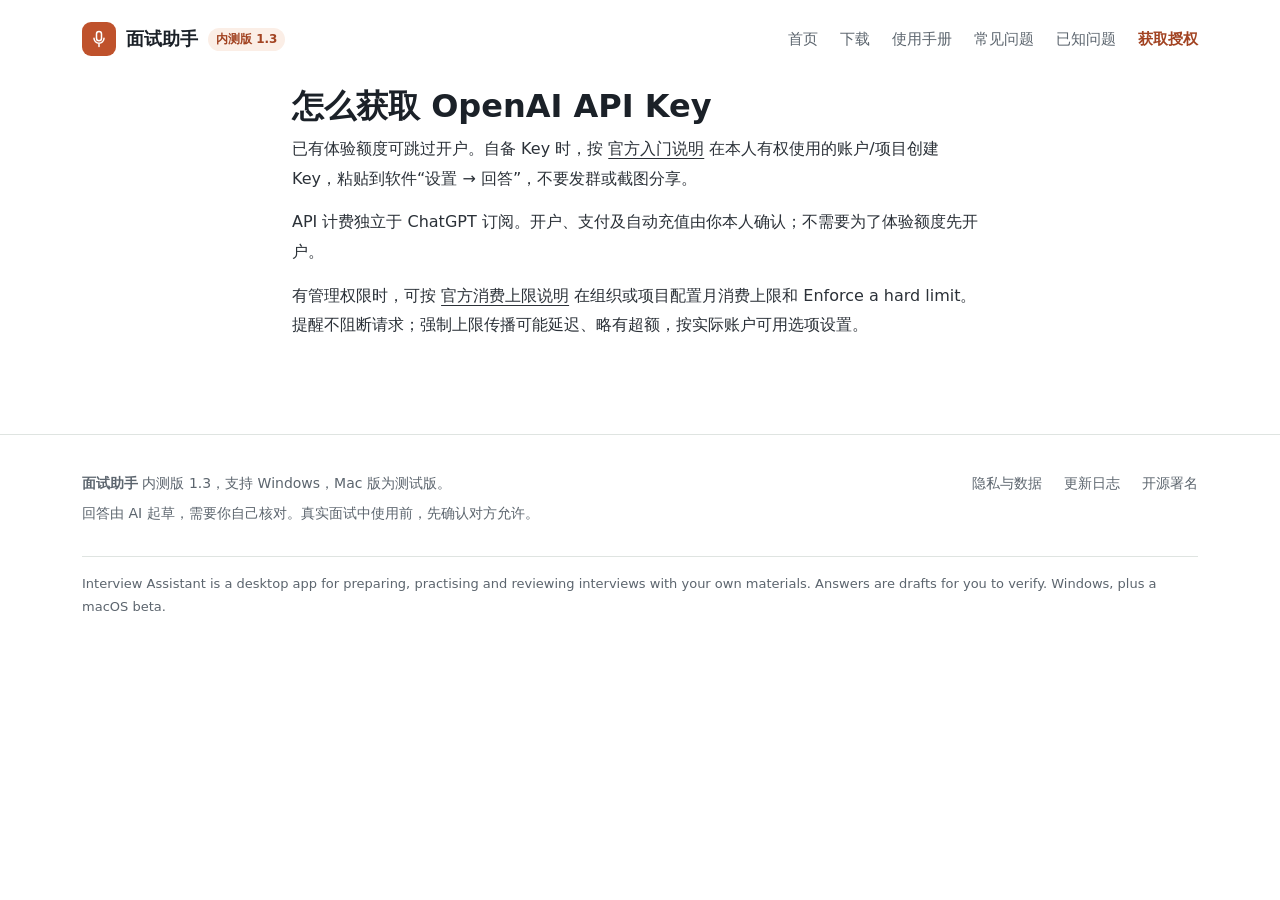
==== api-key.html @ 30daba38 "Publish beta 1.3 website" ====
<!doctype html>
<html lang="zh-CN">
  <head>
    <meta charset="utf-8" />
    <meta name="viewport" content="width=device-width, initial-scale=1" />
    <title>获取 API Key · 面试助手</title>
    <meta name="description" content="注册、充值、建Key和设置每月额度。" />
    <link rel="icon" href="assets/mark.svg" type="image/svg+xml" />
    <link rel="stylesheet" href="assets/site.css?v=f277f8000c8c" />
    <script>
      document.documentElement.classList.add('js');
    </script>
  </head>
  <body>
    <a class="skip" href="#content">跳到正文</a>
    <header class="site-header">
      <a class="brand" href="index.html"
        ><span class="brand-mark"
          ><svg viewBox="0 0 24 24" aria-hidden="true">
            <rect x="9" y="3" width="6" height="11" rx="3" />
            <path d="M6 11a6 6 0 0 0 12 0M12 17v4" /></svg></span
        >面试助手<span class="brand-tag">内测版 1.3</span></a
      >
      <nav class="site-nav" aria-label="主导航">
        <a href="index.html">首页</a><a href="download.html">下载</a
        ><a href="manual.html">使用手册</a><a href="faq.html">常见问题</a
        ><a href="known-issues.html">已知问题</a><a class="nav-cta" href="license.html">获取授权</a>
      </nav>
    </header>
    <main id="content">
      <div class="narrow prose">
        <h1>怎么获取 OpenAI API Key</h1>
        <p>
          已有体验额度可跳过开户。自备 Key 时，按
          <a href="https://developers.openai.com/api/docs/quickstart">官方入门说明</a>
          在本人有权使用的账户/项目创建 Key，粘贴到软件“设置 → 回答”，不要发群或截图分享。
        </p>
        <p>
          API 计费独立于 ChatGPT 订阅。开户、支付及自动充值由你本人确认；不需要为了体验额度先开户。
        </p>
        <p>
          有管理权限时，可按
          <a href="https://developers.openai.com/api/docs/guides/spend-limits">官方消费上限说明</a>
          在组织或项目配置月消费上限和 Enforce a hard
          limit。提醒不阻断请求；强制上限传播可能延迟、略有超额，按实际账户可用选项设置。
        </p>
      </div>
    </main>
    <footer class="site-footer">
      <div class="footer-inner">
        <div>
          <p><strong>面试助手</strong> 内测版 1.3，支持 Windows，Mac 版为测试版。</p>
          <p>回答由 AI 起草，需要你自己核对。真实面试中使用前，先确认对方允许。</p>
        </div>
        <div class="footer-links">
          <a href="privacy.html">隐私与数据</a><a href="changelog.html">更新日志</a
          ><a href="credits.html">开源署名</a>
        </div>
        <p class="footer-en" lang="en">
          Interview Assistant is a desktop app for preparing, practising and reviewing interviews
          with your own materials. Answers are drafts for you to verify. Windows, plus a macOS beta.
        </p>
      </div>
    </footer>
    <script src="assets/site.js" defer></script>
  </body>
</html>
---- assets/site.css ----
@charset "UTF-8";
/* 面试助手网站 · 内测版 1
   白底与冷灰绿分区；深色只用于“视频面试”舞台；赭红只用于品牌标志和主按钮。 */
:root {
  color-scheme: light;
  --ink: #1b2128;
  --text: #2b3138;
  --muted: #5c656e;
  --page: #ffffff;
  --tint: #eef2f0;
  --line: #dfe4e1;
  --brand: #bf522c;
  --brand-dark: #a24322;
  --answer: #fff7ee;
  --answer-line: #f0e1cf;
  --live: #2f9e6b;
  --stage: #1e252d;
  --stage-2: #28313b;
  --radius-s: 6px;
  --radius-m: 12px;
  --font:
    'PingFang SC', 'Hiragino Sans GB', 'Microsoft YaHei', 'Noto Sans SC', 'Source Han Sans SC',
    system-ui, -apple-system, 'Segoe UI', sans-serif;
}
* {
  box-sizing: border-box;
}
html {
  scroll-behavior: smooth;
  scroll-padding-top: 24px;
  -webkit-text-size-adjust: 100%;
}
body {
  margin: 0;
  background: var(--page);
  color: var(--text);
  font: 16px/1.75 var(--font);
  font-feature-settings: 'tnum' 1;
}
img {
  max-width: 100%;
}
a {
  color: inherit;
  text-underline-offset: 4px;
  text-decoration-thickness: 1px;
}
a:hover {
  color: var(--brand);
}
:focus-visible {
  outline: 3px solid var(--brand);
  outline-offset: 3px;
  border-radius: 3px;
}
h1,
h2,
h3 {
  color: var(--ink);
  margin: 0;
  font-weight: 700;
}
p {
  margin: 0 0 14px;
}
.skip {
  position: absolute;
  left: 16px;
  top: -80px;
  background: var(--page);
  padding: 8px 16px;
  z-index: 20;
}
.skip:focus {
  top: 12px;
}

/* ---------- 页头 ---------- */
.site-header {
  max-width: 1180px;
  margin: 0 auto;
  padding: 22px 32px;
  display: flex;
  align-items: center;
  justify-content: space-between;
  gap: 24px;
}
.brand {
  display: inline-flex;
  align-items: center;
  gap: 10px;
  text-decoration: none;
  font-size: 18px;
  font-weight: 700;
  color: var(--ink);
}
.brand-mark {
  width: 34px;
  height: 34px;
  border-radius: 9px;
  background: var(--brand);
  display: grid;
  place-items: center;
}
.brand-mark svg {
  width: 20px;
  height: 20px;
  fill: none;
  stroke: #fff;
  stroke-width: 1.8;
  stroke-linecap: round;
}
.brand-tag {
  font-size: 12px;
  font-weight: 600;
  color: var(--brand-dark);
  background: #fbeee6;
  padding: 1px 8px;
  border-radius: 99px;
}
.site-nav {
  display: flex;
  flex-wrap: wrap;
  gap: 6px 22px;
  font-size: 15px;
}
.site-nav a {
  text-decoration: none;
  color: var(--muted);
  padding: 4px 0;
}
.site-nav a:hover {
  color: var(--ink);
}
.site-nav a[aria-current='page'] {
  color: var(--ink);
  font-weight: 600;
  box-shadow: inset 0 -2px 0 var(--brand);
}
.site-nav .nav-cta {
  color: var(--brand-dark);
  font-weight: 600;
}

/* ---------- 通用布局 ---------- */
.wrap {
  max-width: 1180px;
  margin: 0 auto;
  padding: 0 32px;
}
.narrow {
  max-width: 760px;
  margin: 0 auto;
  padding: 0 32px;
}
.band {
  padding: 88px 0;
}
.band-tint {
  background: var(--tint);
}
.section-title {
  font-size: 32px;
  line-height: 1.35;
  letter-spacing: -0.5px;
  margin-bottom: 14px;
}
.section-lede {
  color: var(--muted);
  font-size: 17px;
  max-width: 34em;
  margin-bottom: 44px;
}

/* ---------- 按钮 ---------- */
.btn {
  display: inline-flex;
  align-items: center;
  justify-content: center;
  gap: 8px;
  min-height: 48px;
  padding: 10px 22px;
  border-radius: var(--radius-s);
  font: 600 16px/1.4 var(--font);
  text-decoration: none;
  border: 1px solid var(--line);
  background: var(--page);
  color: var(--ink);
  cursor: pointer;
}
.btn:hover {
  border-color: #c4ccc8;
  color: var(--ink);
}
.btn-primary {
  background: var(--brand);
  border-color: var(--brand);
  color: #fff;
}
.btn-primary:hover {
  background: var(--brand-dark);
  border-color: var(--brand-dark);
  color: #fff;
}
.btn[aria-disabled='true'] {
  background: #eef0ee;
  border-color: #e3e7e4;
  color: #8a9299;
  cursor: default;
  pointer-events: none;
}
.btn-row {
  display: flex;
  flex-wrap: wrap;
  gap: 12px;
  align-items: center;
}

/* ---------- 首页 Hero ---------- */
.hero {
  max-width: 1180px;
  margin: 0 auto;
  padding: 56px 32px 96px;
  display: grid;
  grid-template-columns: minmax(0, 0.9fr) minmax(0, 1.1fr);
  gap: 64px;
  align-items: center;
}
.hero h1 {
  font-size: clamp(36px, 4.6vw, 58px);
  line-height: 1.2;
  letter-spacing: -1.5px;
  margin-bottom: 22px;
}
.hero-lede {
  font-size: 18px;
  color: var(--muted);
  max-width: 26em;
  margin-bottom: 32px;
}
.hero-note {
  margin-top: 18px;
  font-size: 14px;
  color: var(--muted);
}

/* 视频面试舞台 */
.stage {
  position: relative;
  aspect-ratio: 16 / 11;
  background: radial-gradient(120% 90% at 30% 20%, var(--stage-2), var(--stage) 70%);
  border-radius: var(--radius-m);
  box-shadow: 0 30px 60px -28px rgba(20, 28, 36, 0.55);
  overflow: hidden;
  color: #e8edf1;
}
.stage-bar {
  position: absolute;
  inset: 0 0 auto 0;
  display: flex;
  align-items: center;
  justify-content: space-between;
  padding: 14px 18px;
  font-size: 13px;
  color: #aab4bd;
}
.live {
  display: inline-flex;
  align-items: center;
  gap: 8px;
}
.live::before {
  content: '';
  width: 8px;
  height: 8px;
  border-radius: 50%;
  background: var(--live);
  box-shadow: 0 0 0 4px rgba(47, 158, 107, 0.2);
}
.person {
  position: absolute;
  left: 18%;
  top: 20%;
  width: 22%;
  aspect-ratio: 1;
  border-radius: 50%;
  background: #3a4550;
  display: grid;
  place-items: center;
}
.person svg {
  width: 52%;
  height: 52%;
  fill: #5d6b78;
}
.person-name {
  position: absolute;
  left: 18%;
  width: 22%;
  text-align: center;
  top: calc(20% + 22% * 16 / 11 + 8px);
  font-size: 13px;
  color: #aab4bd;
}
.subtitle {
  position: absolute;
  left: 5%;
  right: 47%;
  bottom: 7%;
  background: rgba(10, 14, 18, 0.72);
  border-radius: 8px;
  padding: 12px 16px;
  font-size: 15px;
  line-height: 1.6;
}
.subtitle small {
  display: block;
  color: #8f9aa4;
  font-size: 12px;
  margin-bottom: 2px;
}
.answer-card {
  position: absolute;
  right: 4%;
  top: 14%;
  bottom: 6%;
  width: 40%;
  background: var(--answer);
  color: var(--text);
  border-radius: 10px;
  border: 1px solid var(--answer-line);
  padding: 16px 16px 14px;
  display: flex;
  flex-direction: column;
  box-shadow: 0 18px 36px -18px rgba(0, 0, 0, 0.5);
}
.answer-head {
  display: flex;
  justify-content: space-between;
  align-items: baseline;
  font-size: 12px;
  color: #8a7660;
  border-bottom: 1px solid var(--answer-line);
  padding-bottom: 8px;
  margin-bottom: 10px;
}
.answer-head strong {
  color: var(--ink);
  font-size: 14px;
}
.answer-card ol {
  margin: 0;
  padding-left: 18px;
  font-size: 13.5px;
  line-height: 1.65;
}
.answer-card .lead-line {
  font-size: 14px;
  font-weight: 600;
  color: var(--ink);
  margin-bottom: 8px;
}
.answer-card li {
  margin-bottom: 6px;
}
.answer-foot {
  margin-top: auto;
  font-size: 12px;
  color: #8a7660;
}

/* 一次性的入场：字幕先出，回答随后逐行出现 */
@media (prefers-reduced-motion: no-preference) {
  .js .subtitle .typed {
    display: inline;
  }
  .js .answer-card {
    animation: card-in 0.5s 1.6s both ease-out;
  }
  .js .answer-card .reveal {
    animation: line-in 0.4s both ease-out;
  }
  .js .answer-card .reveal:nth-child(1) {
    animation-delay: 2.1s;
  }
  .js .answer-card .reveal:nth-child(2) {
    animation-delay: 2.5s;
  }
  .js .answer-card .reveal:nth-child(3) {
    animation-delay: 2.9s;
  }
  .js .answer-card .lead-line.reveal {
    animation-delay: 1.9s;
  }
  .js .answer-foot {
    animation: line-in 0.4s 3.3s both;
  }
}
@keyframes card-in {
  from {
    opacity: 0;
    transform: translateY(12px);
  }
}
@keyframes line-in {
  from {
    opacity: 0;
  }
}

/* ---------- 三种用法 ---------- */
.modes {
  display: grid;
  grid-template-columns: repeat(3, minmax(0, 1fr));
  gap: 0;
  border-top: 2px solid var(--ink);
}
.mode {
  padding: 26px 28px 8px 0;
}
.mode + .mode {
  padding-left: 28px;
  border-left: 1px solid var(--line);
}
.mode-icon {
  width: 36px;
  height: 36px;
  color: var(--brand);
  margin-bottom: 16px;
}
.mode-icon svg {
  width: 100%;
  height: 100%;
  fill: none;
  stroke: currentColor;
  stroke-width: 1.6;
  stroke-linecap: round;
  stroke-linejoin: round;
}
.mode h3 {
  font-size: 21px;
  margin-bottom: 4px;
}
.mode .who {
  font-size: 14px;
  color: var(--brand-dark);
  font-weight: 600;
  margin-bottom: 12px;
}
.mode p {
  color: var(--muted);
  font-size: 15px;
}

/* ---------- 真实界面 ---------- */
.shot {
  display: block;
  width: 100%;
  height: auto;
  border-radius: var(--radius-m);
  border: 1px solid var(--line);
  box-shadow: 0 24px 50px -30px rgba(30, 40, 48, 0.45);
  background: #fff;
}
.shot-caption {
  margin-top: 14px;
  font-size: 14px;
  color: var(--muted);
}

/* ---------- 会做 / 不会做 ---------- */
.pair {
  display: grid;
  grid-template-columns: 1fr 1fr;
  gap: 48px;
}
.pair h3 {
  font-size: 19px;
  margin-bottom: 14px;
}
.checklist {
  list-style: none;
  margin: 0;
  padding: 0;
}
.checklist li {
  position: relative;
  padding: 10px 0 10px 30px;
  border-top: 1px solid var(--line);
  font-size: 15.5px;
}
.checklist li::before {
  position: absolute;
  left: 2px;
  top: 10px;
  font-weight: 700;
}
.yes li::before {
  content: '✓';
  color: var(--live);
}
.no li::before {
  content: '✕';
  color: #a0574a;
}

/* ---------- 开始使用步骤 ---------- */
.steps {
  list-style: none;
  counter-reset: step;
  margin: 0;
  padding: 0;
  display: grid;
  grid-template-columns: repeat(3, minmax(0, 1fr));
  gap: 28px;
}
.steps li {
  counter-increment: step;
  position: relative;
  padding-top: 56px;
}
.steps li::before {
  content: counter(step);
  position: absolute;
  top: 0;
  left: 0;
  width: 40px;
  height: 40px;
  border-radius: 50%;
  border: 2px solid var(--ink);
  display: grid;
  place-items: center;
  font-weight: 700;
  color: var(--ink);
}
.steps h3 {
  font-size: 19px;
  margin-bottom: 8px;
}
.steps p {
  color: var(--muted);
  font-size: 15px;
}

/* ---------- 下载页 ---------- */
.page-head {
  padding: 48px 0 36px;
}
.page-head h1 {
  font-size: clamp(32px, 4vw, 46px);
  line-height: 1.25;
  letter-spacing: -1px;
  margin-bottom: 14px;
}
.page-head .lede {
  font-size: 17px;
  color: var(--muted);
  max-width: 36em;
}
.platforms {
  display: grid;
  grid-template-columns: 1fr 1.25fr;
  align-items: start;
  gap: 20px;
  margin-bottom: 20px;
}
.platform {
  border: 1px solid var(--line);
  border-radius: var(--radius-m);
  padding: 28px;
  background: var(--page);
  display: flex;
  flex-direction: column;
}
.platform.is-yours {
  border-color: var(--ink);
  box-shadow: 0 0 0 1px var(--ink);
}
.platform-top {
  display: flex;
  justify-content: space-between;
  align-items: baseline;
  gap: 12px;
  margin-bottom: 6px;
}
.platform h2 {
  font-size: 26px;
}
.yours-flag {
  display: none;
  font-size: 13px;
  font-weight: 600;
  color: var(--live);
}
.is-yours .yours-flag {
  display: inline;
}
.platform .req {
  color: var(--muted);
  font-size: 15px;
  margin-bottom: 22px;
}
.platform .btn {
  width: 100%;
}
.size {
  font-weight: 400;
  opacity: 0.8;
  font-size: 14px;
}
.beta-tag {
  font-size: 12px;
  font-weight: 600;
  color: var(--brand-dark);
  background: #fbeee6;
  padding: 2px 8px;
  border-radius: 99px;
  vertical-align: middle;
  margin-left: 6px;
}
.chip-help {
  background: var(--tint);
  border-radius: var(--radius-s);
  padding: 14px 16px;
  font-size: 14.5px;
  margin-bottom: 18px;
}
.chip-help p {
  margin: 0 0 6px;
}
.chip-help ul {
  margin: 0;
  padding-left: 20px;
}
.mac-buttons {
  display: grid;
  grid-template-columns: 1fr 1fr;
  gap: 10px;
}
.mac-buttons .btn {
  flex-direction: column;
  gap: 0;
  min-height: 60px;
}
.release-note {
  font-size: 14px;
  color: var(--muted);
  margin: 4px 0 20px;
}
.callout.notice {
  margin: 0 0 48px;
  font-size: 15px;
}

/* ---------- 授权卡 ---------- */
.license-card {
  display: grid;
  grid-template-columns: minmax(0, 1fr) 200px;
  gap: 32px;
  align-items: center;
  background: var(--answer);
  border: 1px solid var(--answer-line);
  border-radius: var(--radius-m);
  padding: 32px;
}
.license-card h2 {
  font-size: 24px;
  margin-bottom: 10px;
}
.license-card p {
  color: #5f5446;
  font-size: 15.5px;
}
.license-card .small {
  font-size: 14px;
  color: #8a7660;
  margin: 0;
}
.license-card img {
  width: 200px;
  height: auto;
  display: block;
  background: #fff;
  padding: 8px;
  border-radius: 8px;
  border: 1px solid var(--answer-line);
}

/* ---------- 正文页 ---------- */
.prose {
  padding-bottom: 80px;
}
.prose h2 {
  font-size: 24px;
  margin: 44px 0 14px;
  line-height: 1.4;
}
.prose h3 {
  font-size: 18px;
  margin: 28px 0 10px;
}
.prose p,
.prose li {
  font-size: 16px;
  line-height: 1.85;
}
.prose ol,
.prose ul {
  padding-left: 22px;
  margin: 0 0 16px;
}
.prose li {
  margin-bottom: 8px;
  padding-left: 4px;
}
.prose code {
  font-size: 0.9em;
  background: var(--tint);
  padding: 1px 5px;
  border-radius: 4px;
  overflow-wrap: anywhere;
}
.prose table {
  width: 100%;
  border-collapse: collapse;
  font-size: 15px;
  margin: 8px 0 18px;
}
.prose th,
.prose td {
  text-align: left;
  vertical-align: top;
  padding: 12px 10px;
  border-bottom: 1px solid var(--line);
}
.prose th {
  background: var(--tint);
}
.prose .muted {
  color: var(--muted);
}
.callout {
  border-left: 3px solid var(--brand);
  background: var(--tint);
  padding: 14px 18px;
  border-radius: 0 var(--radius-s) var(--radius-s) 0;
  margin: 18px 0;
}
.callout p:last-child {
  margin: 0;
}

/* 常见问题 */
.faq details {
  border-top: 1px solid var(--line);
  padding: 4px 0;
}
.faq details:last-child {
  border-bottom: 1px solid var(--line);
}
.faq summary {
  cursor: pointer;
  list-style: none;
  padding: 16px 32px 16px 0;
  font-size: 17px;
  font-weight: 600;
  color: var(--ink);
  position: relative;
}
.faq summary::-webkit-details-marker {
  display: none;
}
.faq summary::after {
  content: '+';
  position: absolute;
  right: 4px;
  top: 12px;
  font-size: 22px;
  font-weight: 400;
  color: var(--muted);
}
.faq details[open] summary::after {
  content: '−';
}
.faq details p {
  color: var(--muted);
  padding-bottom: 8px;
}

/* 手册 */
.manual-tools {
  display: flex;
  flex-wrap: wrap;
  justify-content: space-between;
  gap: 12px 24px;
  align-items: center;
  padding: 16px 0;
  border-top: 1px solid var(--line);
  border-bottom: 1px solid var(--line);
  margin-bottom: 8px;
  font-size: 15px;
}
.toc {
  display: flex;
  flex-wrap: wrap;
  gap: 6px 18px;
}
.toc a {
  color: var(--muted);
  text-decoration: none;
}
.toc a:hover {
  color: var(--ink);
}
.license-text {
  white-space: pre-wrap;
  overflow-wrap: anywhere;
  background: var(--tint);
  padding: 20px;
  border-radius: var(--radius-s);
  font:
    12.5px/1.75 ui-monospace,
    Consolas,
    monospace;
}
.version-head {
  font-size: 15px;
  color: var(--brand-dark);
  font-weight: 600;
  margin: 0 0 6px;
}

/* ---------- 页脚 ---------- */
.site-footer {
  border-top: 1px solid var(--line);
}
.footer-inner {
  max-width: 1180px;
  margin: 0 auto;
  padding: 36px 32px 48px;
  display: grid;
  grid-template-columns: 1.3fr 1fr;
  gap: 24px 48px;
  font-size: 14px;
  color: var(--muted);
}
.footer-inner p {
  margin: 0 0 6px;
}
.footer-links {
  display: flex;
  flex-wrap: wrap;
  gap: 8px 22px;
  justify-content: flex-end;
  align-content: start;
}
.footer-links a {
  text-decoration: none;
}
.footer-en {
  grid-column: 1 / -1;
  font-size: 13px;
  border-top: 1px solid var(--line);
  padding-top: 16px;
}

/* ---------- 响应式 ---------- */
@media (max-width: 980px) {
  .hero {
    grid-template-columns: 1fr;
    gap: 44px;
    padding-top: 32px;
  }
  .platforms {
    grid-template-columns: 1fr;
  }
}
@media (max-width: 760px) {
  .site-header {
    flex-direction: column;
    align-items: flex-start;
    padding: 18px 16px 8px;
    gap: 12px;
  }
  .site-nav {
    width: 100%;
    justify-content: space-between;
    gap: 4px 8px;
    font-size: 14px;
  }
  .site-nav a {
    white-space: nowrap;
  }
  .wrap,
  .narrow {
    padding: 0 16px;
  }
  .hero {
    padding: 24px 16px 64px;
  }
  .hero-lede {
    font-size: 16.5px;
  }
  .band {
    padding: 60px 0;
  }
  .section-title {
    font-size: 26px;
  }
  .section-lede {
    margin-bottom: 30px;
  }
  .stage {
    aspect-ratio: auto;
    display: flex;
    flex-direction: column;
    gap: 12px;
    padding: 48px 14px 14px;
  }
  .stage > * {
    position: static;
  }
  .stage-bar {
    position: absolute;
  }
  .person {
    width: 72px;
    align-self: center;
  }
  .person-name {
    width: auto;
    margin-top: -6px;
  }
  .subtitle {
    font-size: 14px;
    margin: 0;
  }
  .answer-card {
    width: auto;
  }
  .answer-card ol li:nth-child(3) {
    display: none;
  }
  .modes {
    grid-template-columns: 1fr;
  }
  .mode,
  .mode + .mode {
    padding: 22px 0 6px;
    border-left: 0;
    border-top: 1px solid var(--line);
  }
  .mode:first-child {
    border-top: 0;
  }
  .pair {
    grid-template-columns: 1fr;
    gap: 28px;
  }
  .steps {
    grid-template-columns: 1fr;
    gap: 22px;
  }
  .platform {
    padding: 22px 18px;
  }
  .license-card {
    grid-template-columns: 1fr;
    padding: 24px 18px;
    gap: 20px;
  }
  .license-card img {
    width: 200px;
    justify-self: center;
  }
  .footer-inner {
    grid-template-columns: 1fr;
    padding: 28px 16px 40px;
  }
  .footer-links {
    justify-content: flex-start;
  }
}
@media (max-width: 420px) {
  .mac-buttons {
    grid-template-columns: 1fr;
  }
}
@media (prefers-reduced-motion: reduce) {
  html {
    scroll-behavior: auto;
  }
}
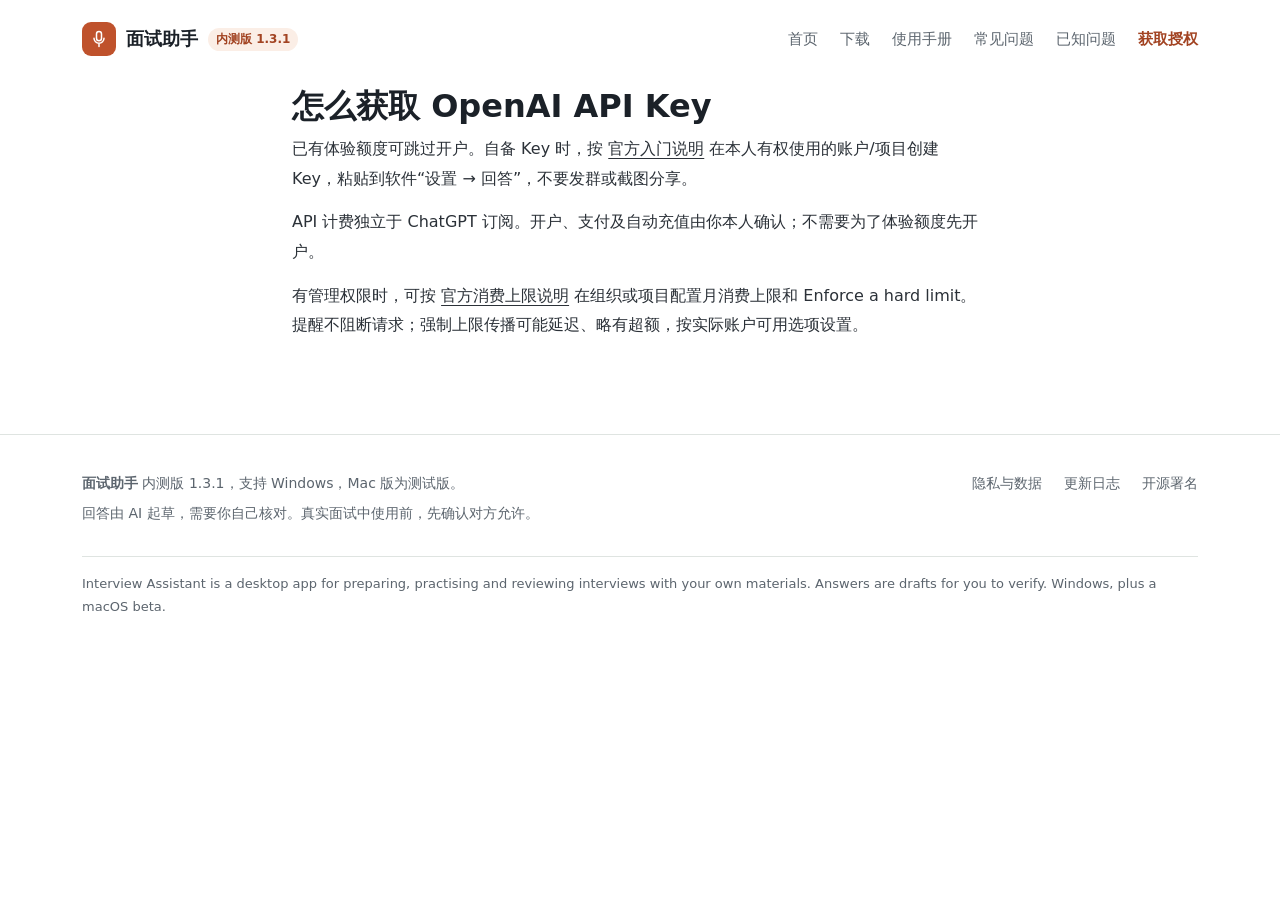
==== commit 35641876: "Publish beta 1.3.1 website version and downloads Co-Authored-By: Claude <noreply@anthropic.com>" ====
--- a/api-key.html
+++ b/api-key.html
@@ -19,7 +19,7 @@
           ><svg viewBox="0 0 24 24" aria-hidden="true">
             <rect x="9" y="3" width="6" height="11" rx="3" />
             <path d="M6 11a6 6 0 0 0 12 0M12 17v4" /></svg></span
-        >面试助手<span class="brand-tag">内测版 1.3</span></a
+        >面试助手<span class="brand-tag">内测版 1.3.1</span></a
       >
       <nav class="site-nav" aria-label="主导航">
         <a href="index.html">首页</a><a href="download.html">下载</a
@@ -49,7 +49,7 @@
     <footer class="site-footer">
       <div class="footer-inner">
         <div>
-          <p><strong>面试助手</strong> 内测版 1.3，支持 Windows，Mac 版为测试版。</p>
+          <p><strong>面试助手</strong> 内测版 1.3.1，支持 Windows，Mac 版为测试版。</p>
           <p>回答由 AI 起草，需要你自己核对。真实面试中使用前，先确认对方允许。</p>
         </div>
         <div class="footer-links">
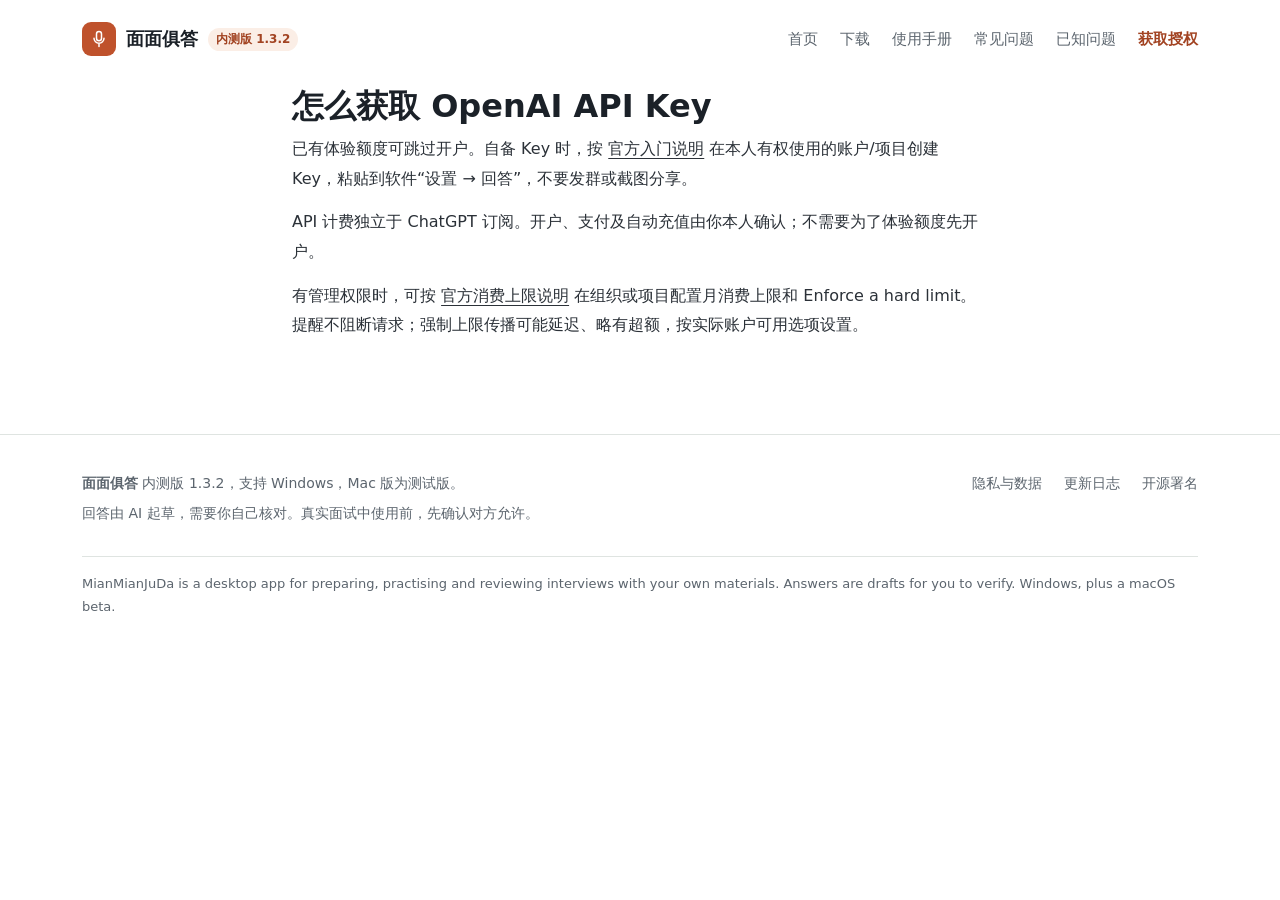
==== commit 0f41f6fc: "release: 面面俱答 beta 1.3.2" ====
--- a/api-key.html
+++ b/api-key.html
@@ -3,10 +3,10 @@
   <head>
     <meta charset="utf-8" />
     <meta name="viewport" content="width=device-width, initial-scale=1" />
-    <title>获取 API Key · 面试助手</title>
+    <title>获取 API Key · 面面俱答</title>
     <meta name="description" content="注册、充值、建Key和设置每月额度。" />
     <link rel="icon" href="assets/mark.svg" type="image/svg+xml" />
-    <link rel="stylesheet" href="assets/site.css?v=f277f8000c8c" />
+    <link rel="stylesheet" href="assets/site.css?v=c9d6163baa99" />
     <script>
       document.documentElement.classList.add('js');
     </script>
@@ -19,7 +19,7 @@
           ><svg viewBox="0 0 24 24" aria-hidden="true">
             <rect x="9" y="3" width="6" height="11" rx="3" />
             <path d="M6 11a6 6 0 0 0 12 0M12 17v4" /></svg></span
-        >面试助手<span class="brand-tag">内测版 1.3.1</span></a
+        >面面俱答<span class="brand-tag">内测版 1.3.2</span></a
       >
       <nav class="site-nav" aria-label="主导航">
         <a href="index.html">首页</a><a href="download.html">下载</a
@@ -49,7 +49,7 @@
     <footer class="site-footer">
       <div class="footer-inner">
         <div>
-          <p><strong>面试助手</strong> 内测版 1.3.1，支持 Windows，Mac 版为测试版。</p>
+          <p><strong>面面俱答</strong> 内测版 1.3.2，支持 Windows，Mac 版为测试版。</p>
           <p>回答由 AI 起草，需要你自己核对。真实面试中使用前，先确认对方允许。</p>
         </div>
         <div class="footer-links">
@@ -57,8 +57,8 @@
           ><a href="credits.html">开源署名</a>
         </div>
         <p class="footer-en" lang="en">
-          Interview Assistant is a desktop app for preparing, practising and reviewing interviews
-          with your own materials. Answers are drafts for you to verify. Windows, plus a macOS beta.
+          MianMianJuDa is a desktop app for preparing, practising and reviewing interviews with your
+          own materials. Answers are drafts for you to verify. Windows, plus a macOS beta.
         </p>
       </div>
     </footer>
--- a/assets/site.css
+++ b/assets/site.css
@@ -1,5 +1,5 @@
 @charset "UTF-8";
-/* 面试助手网站 · 内测版 1
+/* 面面俱答网站 · 内测版 1
    白底与冷灰绿分区；深色只用于“视频面试”舞台；赭红只用于品牌标志和主按钮。 */
 :root {
   color-scheme: light;
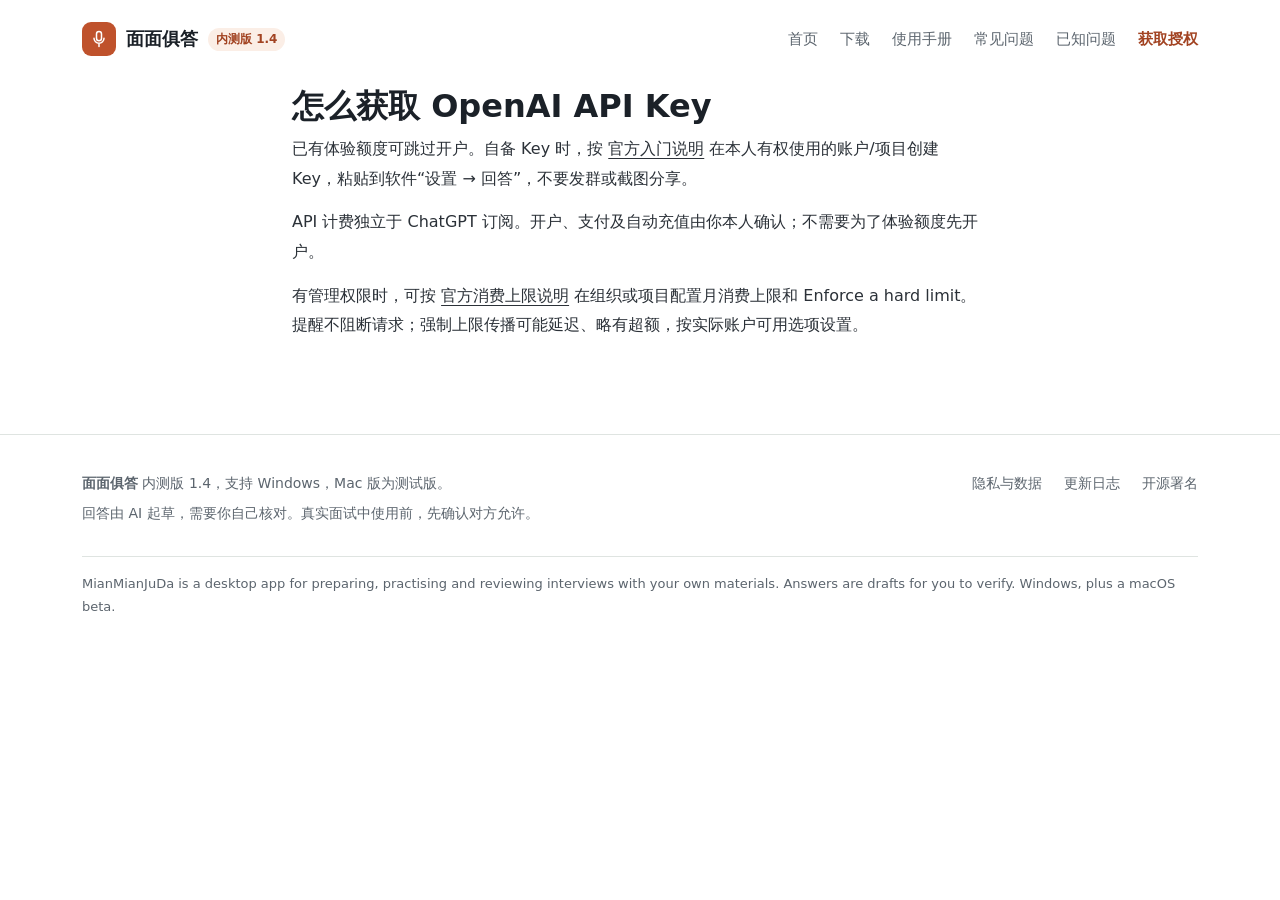
==== commit 96083f9e: "release: publish Beta 1.4 website and beta.8 update metadata" ====
--- a/api-key.html
+++ b/api-key.html
@@ -19,7 +19,7 @@
           ><svg viewBox="0 0 24 24" aria-hidden="true">
             <rect x="9" y="3" width="6" height="11" rx="3" />
             <path d="M6 11a6 6 0 0 0 12 0M12 17v4" /></svg></span
-        >面面俱答<span class="brand-tag">内测版 1.3.2</span></a
+        >面面俱答<span class="brand-tag">内测版 1.4</span></a
       >
       <nav class="site-nav" aria-label="主导航">
         <a href="index.html">首页</a><a href="download.html">下载</a
@@ -49,7 +49,7 @@
     <footer class="site-footer">
       <div class="footer-inner">
         <div>
-          <p><strong>面面俱答</strong> 内测版 1.3.2，支持 Windows，Mac 版为测试版。</p>
+          <p><strong>面面俱答</strong> 内测版 1.4，支持 Windows，Mac 版为测试版。</p>
           <p>回答由 AI 起草，需要你自己核对。真实面试中使用前，先确认对方允许。</p>
         </div>
         <div class="footer-links">
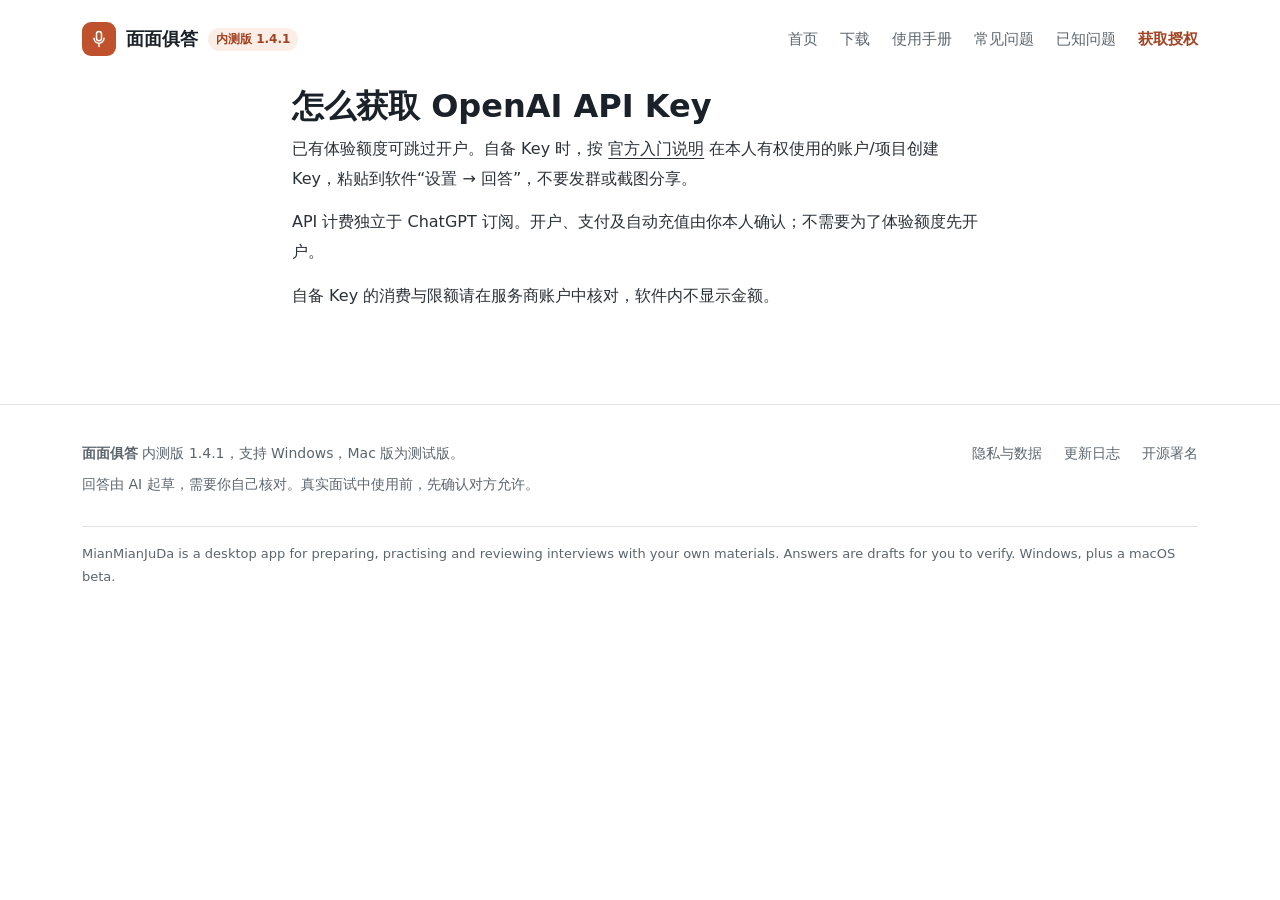
==== commit fc22b56c: "release: Beta 1.4.1 with diagnostics and updated manual" ====
--- a/api-key.html
+++ b/api-key.html
@@ -6,7 +6,7 @@
     <title>获取 API Key · 面面俱答</title>
     <meta name="description" content="注册、充值、建Key和设置每月额度。" />
     <link rel="icon" href="assets/mark.svg" type="image/svg+xml" />
-    <link rel="stylesheet" href="assets/site.css?v=c9d6163baa99" />
+    <link rel="stylesheet" href="assets/site.css?v=25a9df9682be" />
     <script>
       document.documentElement.classList.add('js');
     </script>
@@ -19,7 +19,7 @@
           ><svg viewBox="0 0 24 24" aria-hidden="true">
             <rect x="9" y="3" width="6" height="11" rx="3" />
             <path d="M6 11a6 6 0 0 0 12 0M12 17v4" /></svg></span
-        >面面俱答<span class="brand-tag">内测版 1.4</span></a
+        >面面俱答<span class="brand-tag">内测版 1.4.1</span></a
       >
       <nav class="site-nav" aria-label="主导航">
         <a href="index.html">首页</a><a href="download.html">下载</a
@@ -38,18 +38,13 @@
         <p>
           API 计费独立于 ChatGPT 订阅。开户、支付及自动充值由你本人确认；不需要为了体验额度先开户。
         </p>
-        <p>
-          有管理权限时，可按
-          <a href="https://developers.openai.com/api/docs/guides/spend-limits">官方消费上限说明</a>
-          在组织或项目配置月消费上限和 Enforce a hard
-          limit。提醒不阻断请求；强制上限传播可能延迟、略有超额，按实际账户可用选项设置。
-        </p>
+        <p>自备 Key 的消费与限额请在服务商账户中核对，软件内不显示金额。</p>
       </div>
     </main>
     <footer class="site-footer">
       <div class="footer-inner">
         <div>
-          <p><strong>面面俱答</strong> 内测版 1.4，支持 Windows，Mac 版为测试版。</p>
+          <p><strong>面面俱答</strong> 内测版 1.4.1，支持 Windows，Mac 版为测试版。</p>
           <p>回答由 AI 起草，需要你自己核对。真实面试中使用前，先确认对方允许。</p>
         </div>
         <div class="footer-links">
--- a/assets/site.css
+++ b/assets/site.css
@@ -369,41 +369,216 @@
   color: #8a7660;
 }
 
-/* 一次性的入场：字幕先出，回答随后逐行出现 */
+/* 舞台细节：头像光圈、声波、骨架屏、高亮、轮次圆点 */
+.person {
+  isolation: isolate;
+}
+.person .ring {
+  position: absolute;
+  inset: 0;
+  border-radius: 50%;
+  border: 2px solid var(--live);
+  opacity: 0;
+  z-index: -1;
+}
+.person-name {
+  display: flex;
+  justify-content: center;
+  align-items: center;
+  gap: 8px;
+}
+.voice {
+  display: inline-flex;
+  align-items: center;
+  gap: 2px;
+  height: 12px;
+}
+.voice i {
+  width: 2px;
+  height: 4px;
+  border-radius: 1px;
+  background: #6f7c88;
+  transition: background 0.3s;
+}
+.clock {
+  font-variant-numeric: tabular-nums;
+}
+.answer-card {
+  overflow: hidden;
+}
+.answer-card ol b {
+  font-weight: 600;
+  color: var(--ink);
+}
+.lead-line .mark {
+  background: linear-gradient(transparent 60%, rgba(239, 172, 92, 0.38) 0) no-repeat;
+  background-size: 100% 100%;
+  box-decoration-break: clone;
+  -webkit-box-decoration-break: clone;
+}
+.status {
+  display: inline-flex;
+  align-items: center;
+  gap: 6px;
+}
+.skeleton {
+  display: none;
+}
+.answer-foot {
+  display: flex;
+  justify-content: space-between;
+  align-items: center;
+  gap: 10px;
+}
+.dots {
+  display: inline-flex;
+  gap: 5px;
+}
+.dots i {
+  width: 6px;
+  height: 6px;
+  border-radius: 3px;
+  background: var(--answer-line);
+  transition:
+    width 0.3s,
+    background 0.3s;
+}
+.dots i.on {
+  width: 16px;
+  background: #d9b48c;
+}
+
+/* 循环播放：只在 site.js 给舞台加上 .is-playing 后生效；
+   无脚本或减少动态效果时是上面的静态画面 */
 @media (prefers-reduced-motion: no-preference) {
-  .js .subtitle .typed {
-    display: inline;
-  }
-  .js .answer-card {
-    animation: card-in 0.5s 1.6s both ease-out;
-  }
-  .js .answer-card .reveal {
-    animation: line-in 0.4s both ease-out;
-  }
-  .js .answer-card .reveal:nth-child(1) {
-    animation-delay: 2.1s;
-  }
-  .js .answer-card .reveal:nth-child(2) {
-    animation-delay: 2.5s;
-  }
-  .js .answer-card .reveal:nth-child(3) {
-    animation-delay: 2.9s;
-  }
-  .js .answer-card .lead-line.reveal {
-    animation-delay: 1.9s;
-  }
-  .js .answer-foot {
-    animation: line-in 0.4s 3.3s both;
-  }
-}
-@keyframes card-in {
+  .live::before {
+    animation: live-pulse 2s ease-in-out infinite;
+  }
+  .stage.is-playing .answer-card {
+    transition:
+      opacity 0.45s ease-out,
+      transform 0.45s cubic-bezier(0.2, 0.8, 0.2, 1);
+  }
+  .stage.is-playing .answer-card.is-hidden {
+    opacity: 0;
+    transform: translateY(14px) scale(0.98);
+  }
+  /* 面试官说话：光圈外扩、声波跳动 */
+  .stage.is-speaking .person .ring {
+    animation: ring-out 1.8s ease-out infinite;
+  }
+  .stage.is-speaking .person .ring + .ring {
+    animation-delay: 0.9s;
+  }
+  .stage.is-speaking .voice i {
+    background: var(--live);
+    animation: voice 0.9s ease-in-out infinite;
+  }
+  .stage.is-speaking .voice i:nth-child(2) {
+    animation-delay: -0.3s;
+  }
+  .stage.is-speaking .voice i:nth-child(3) {
+    animation-delay: -0.6s;
+  }
+  .stage.is-speaking .voice i:nth-child(4) {
+    animation-delay: -0.15s;
+  }
+  /* 起草中：骨架屏 + 转圈 */
+  .stage.is-thinking .skeleton {
+    display: grid;
+    gap: 10px;
+    padding-top: 4px;
+  }
+  .stage.is-thinking .lead-line,
+  .stage.is-thinking .answer-card ol {
+    display: none;
+  }
+  .skeleton i {
+    height: 10px;
+    border-radius: 5px;
+    background: linear-gradient(90deg, #f3e6d6 0%, #fbf3ea 50%, #f3e6d6 100%) 0 0 / 200% 100%;
+    animation: shimmer 1.2s linear infinite;
+  }
+  .skeleton i:first-child {
+    width: 70%;
+    height: 12px;
+  }
+  .skeleton i:nth-child(3) {
+    width: 88%;
+  }
+  .skeleton i:last-child {
+    width: 60%;
+  }
+  .stage.is-thinking .status::before {
+    content: '';
+    width: 10px;
+    height: 10px;
+    border-radius: 50%;
+    border: 2px solid #e2cbb0;
+    border-top-color: var(--brand);
+    animation: spin 0.8s linear infinite;
+  }
+  /* 流式输出时的光标 */
+  .stage.is-playing .is-typing::after {
+    content: '';
+    display: inline-block;
+    width: 2px;
+    height: 1em;
+    margin-left: 2px;
+    vertical-align: -0.14em;
+    background: currentColor;
+    opacity: 0.75;
+    animation: caret 0.9s steps(1) infinite;
+  }
+  .stage.is-playing .lead-line .mark {
+    transition: background-size 0.7s cubic-bezier(0.3, 0.7, 0.2, 1);
+  }
+  .stage.is-playing .lead-line .mark:not(.is-marked) {
+    background-size: 0% 100%;
+  }
+  .stage.is-playing .answer-foot > span:first-child {
+    transition: opacity 0.4s;
+  }
+  .stage.is-playing .answer-foot.is-pending > span:first-child {
+    opacity: 0;
+  }
+}
+@keyframes live-pulse {
+  50% {
+    box-shadow: 0 0 0 7px rgba(47, 158, 107, 0);
+  }
+}
+@keyframes ring-out {
   from {
+    opacity: 0.7;
+    transform: scale(1);
+  }
+  to {
     opacity: 0;
-    transform: translateY(12px);
-  }
-}
-@keyframes line-in {
-  from {
+    transform: scale(1.28);
+  }
+}
+@keyframes voice {
+  0%,
+  100% {
+    height: 3px;
+  }
+  50% {
+    height: 12px;
+  }
+}
+@keyframes shimmer {
+  to {
+    background-position: -200% 0;
+  }
+}
+@keyframes spin {
+  to {
+    transform: rotate(360deg);
+  }
+}
+@keyframes caret {
+  50% {
     opacity: 0;
   }
 }
@@ -912,6 +1087,7 @@
   }
   .stage {
     aspect-ratio: auto;
+    min-height: 516px;
     display: flex;
     flex-direction: column;
     gap: 12px;
@@ -920,6 +1096,9 @@
   .stage > * {
     position: static;
   }
+  .stage > .person {
+    position: relative;
+  }
   .stage-bar {
     position: absolute;
   }
@@ -937,6 +1116,7 @@
   }
   .answer-card {
     width: auto;
+    min-height: 232px;
   }
   .answer-card ol li:nth-child(3) {
     display: none;
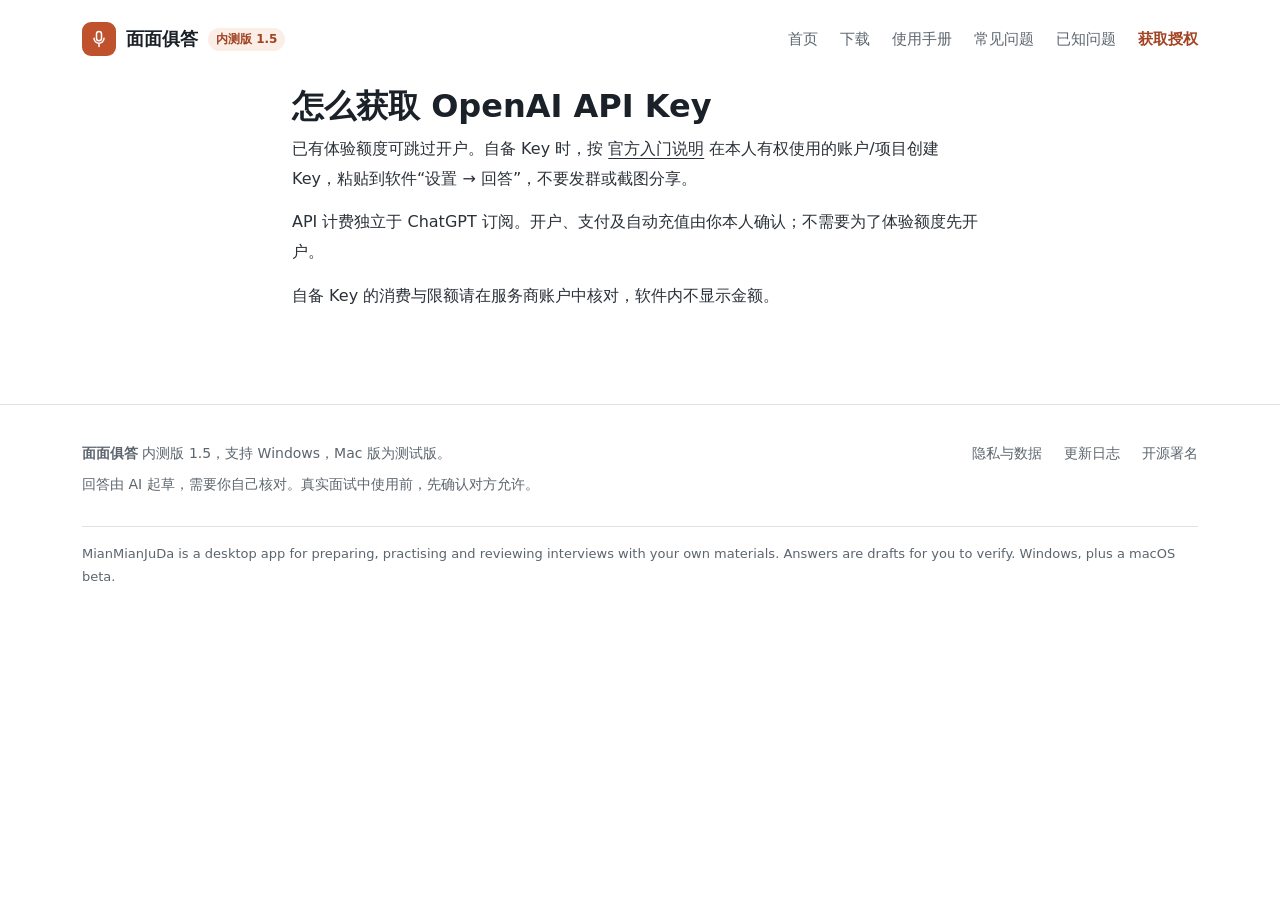
==== commit 3126fe2a: "release: Beta 1.5 with question bank and configurable data locations" ====
--- a/api-key.html
+++ b/api-key.html
@@ -19,7 +19,7 @@
           ><svg viewBox="0 0 24 24" aria-hidden="true">
             <rect x="9" y="3" width="6" height="11" rx="3" />
             <path d="M6 11a6 6 0 0 0 12 0M12 17v4" /></svg></span
-        >面面俱答<span class="brand-tag">内测版 1.4.1</span></a
+        >面面俱答<span class="brand-tag">内测版 1.5</span></a
       >
       <nav class="site-nav" aria-label="主导航">
         <a href="index.html">首页</a><a href="download.html">下载</a
@@ -44,7 +44,7 @@
     <footer class="site-footer">
       <div class="footer-inner">
         <div>
-          <p><strong>面面俱答</strong> 内测版 1.4.1，支持 Windows，Mac 版为测试版。</p>
+          <p><strong>面面俱答</strong> 内测版 1.5，支持 Windows，Mac 版为测试版。</p>
           <p>回答由 AI 起草，需要你自己核对。真实面试中使用前，先确认对方允许。</p>
         </div>
         <div class="footer-links">
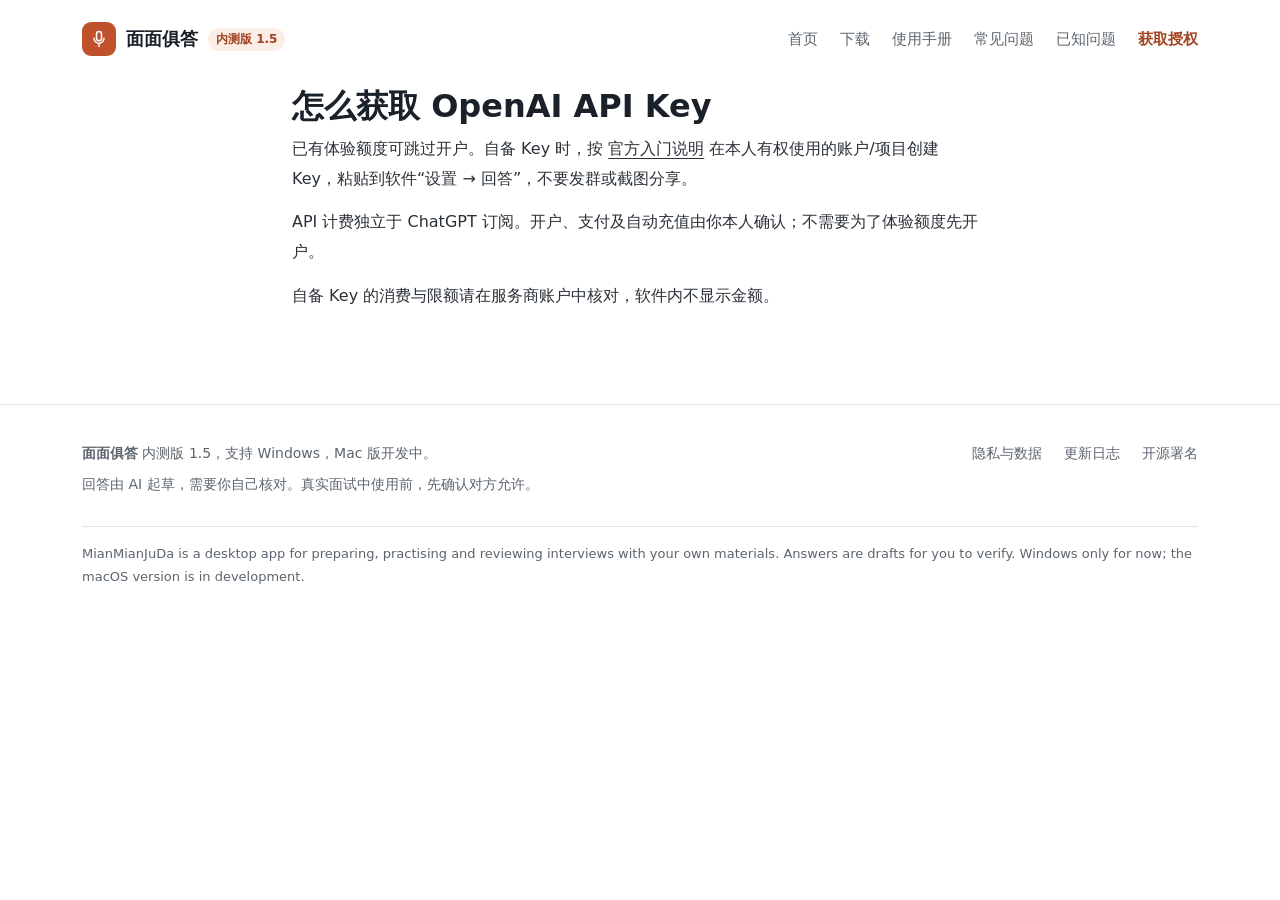
==== commit 3c50681f: "site: put practice first, mark Mac as in development, update app screenshot Co-Authored-By: Claude O" ====
--- a/api-key.html
+++ b/api-key.html
@@ -44,7 +44,7 @@
     <footer class="site-footer">
       <div class="footer-inner">
         <div>
-          <p><strong>面面俱答</strong> 内测版 1.5，支持 Windows，Mac 版为测试版。</p>
+          <p><strong>面面俱答</strong> 内测版 1.5，支持 Windows，Mac 版开发中。</p>
           <p>回答由 AI 起草，需要你自己核对。真实面试中使用前，先确认对方允许。</p>
         </div>
         <div class="footer-links">
@@ -53,7 +53,8 @@
         </div>
         <p class="footer-en" lang="en">
           MianMianJuDa is a desktop app for preparing, practising and reviewing interviews with your
-          own materials. Answers are drafts for you to verify. Windows, plus a macOS beta.
+          own materials. Answers are drafts for you to verify. Windows only for now; the macOS
+          version is in development.
         </p>
       </div>
     </footer>
